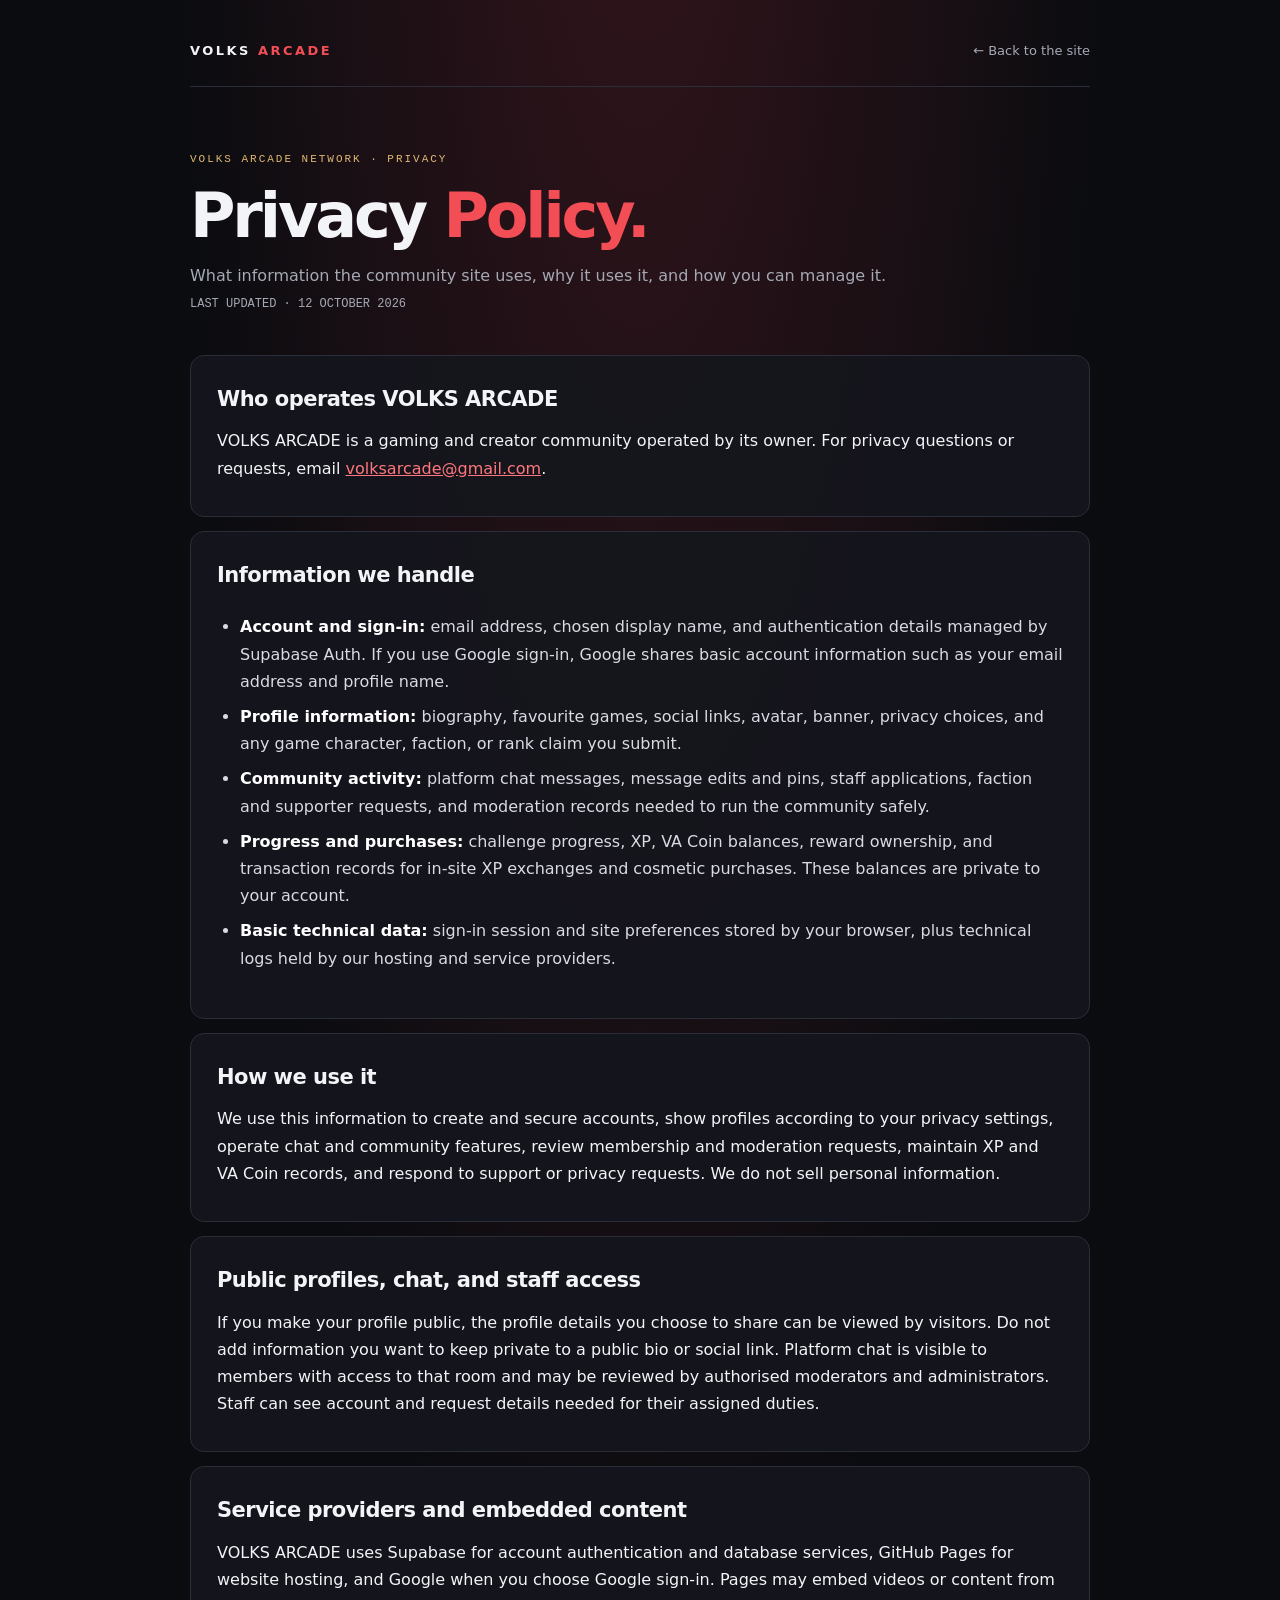
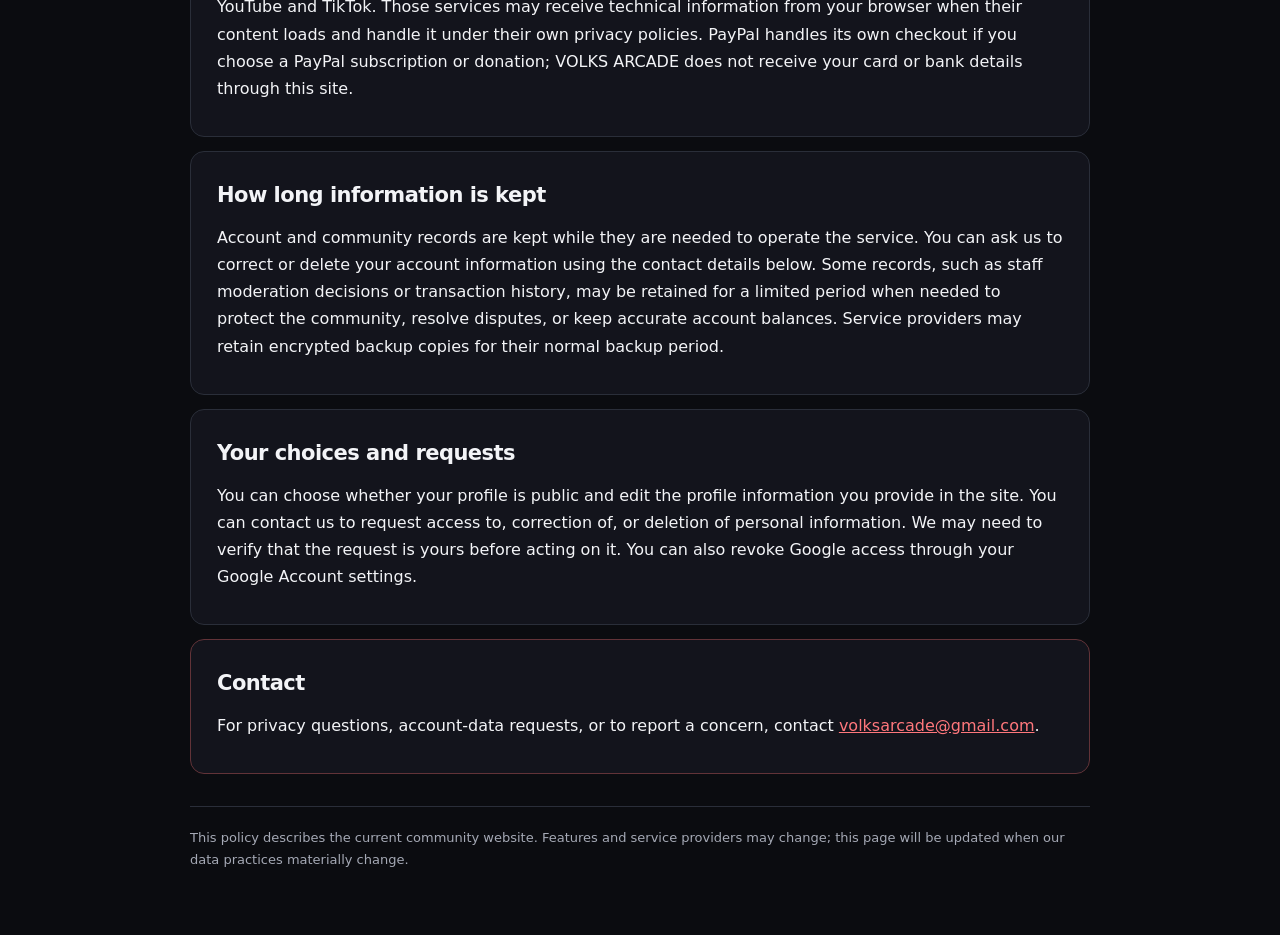
==== privacy.html @ 1c63be69 "Add public privacy policy" ====
<!doctype html>
<html lang="en-GB">
<head>
  <meta charset="utf-8">
  <meta name="viewport" content="width=device-width, initial-scale=1">
  <meta name="theme-color" content="#0b0c10">
  <meta name="description" content="How VOLKS ARCADE handles account, profile, community and gameplay data.">
  <title>Privacy Policy · VOLKS ARCADE</title>
  <style>
    :root{color-scheme:dark;--bg:#0b0c10;--panel:#14161d;--line:#2a2e39;--text:#f3f4f7;--muted:#a5a9b5;--red:#f34e55;--gold:#e2b974}*{box-sizing:border-box}body{margin:0;background:radial-gradient(ellipse at 50% -20%,#35151c 0,transparent 52%),var(--bg);color:var(--text);font:16px/1.7 Inter,system-ui,-apple-system,"Segoe UI",sans-serif}.wrap{width:min(900px,calc(100% - 32px));margin:0 auto;padding:32px 0 64px}.top{display:flex;align-items:center;justify-content:space-between;border-bottom:1px solid var(--line);padding:8px 0 24px}.brand{font-size:13px;letter-spacing:.19em;font-weight:800;text-decoration:none;color:var(--text)}a{color:#ff777c}.brand span{color:var(--red)}.home{color:var(--muted);text-decoration:none;font-size:13px}.hero{padding:56px 0 30px}.eyebrow{color:var(--gold);font:11px ui-monospace,monospace;letter-spacing:.18em}.hero h1{font-size:clamp(36px,7vw,62px);line-height:1.02;letter-spacing:-.05em;margin:14px 0}.hero h1 em{color:var(--red);font-style:normal}.hero p,.muted{color:var(--muted)}.updated{font:12px ui-monospace,monospace;color:var(--muted)}article{border:1px solid var(--line);border-radius:14px;background:rgba(20,22,29,.9);padding:26px;margin:14px 0}h2{font-size:21px;margin:0 0 10px;letter-spacing:-.025em}p{margin:8px 0}ul{padding-left:23px;color:#d9dbe2}li{padding:4px 0}footer{border-top:1px solid var(--line);padding-top:20px;margin-top:32px;color:var(--muted);font-size:13px}.contact{border-color:#623338}strong{color:#fff}@media(max-width:560px){.wrap{width:calc(100% - 24px);padding-top:18px}.hero{padding-top:38px}article{padding:20px}}
  </style>
</head>
<body>
  <main class="wrap">
    <nav class="top" aria-label="Site"><a class="brand" href="index.html">VOLKS <span>ARCADE</span></a><a class="home" href="index.html">← Back to the site</a></nav>
    <header class="hero"><span class="eyebrow">VOLKS ARCADE NETWORK · PRIVACY</span><h1>Privacy <em>Policy.</em></h1><p>What information the community site uses, why it uses it, and how you can manage it.</p><div class="updated">LAST UPDATED · 12 OCTOBER 2026</div></header>
    <article><h2>Who operates VOLKS ARCADE</h2><p>VOLKS ARCADE is a gaming and creator community operated by its owner. For privacy questions or requests, email <a href="mailto:volksarcade@gmail.com">volksarcade@gmail.com</a>.</p></article>
    <article><h2>Information we handle</h2><ul><li><strong>Account and sign-in:</strong> email address, chosen display name, and authentication details managed by Supabase Auth. If you use Google sign-in, Google shares basic account information such as your email address and profile name.</li><li><strong>Profile information:</strong> biography, favourite games, social links, avatar, banner, privacy choices, and any game character, faction, or rank claim you submit.</li><li><strong>Community activity:</strong> platform chat messages, message edits and pins, staff applications, faction and supporter requests, and moderation records needed to run the community safely.</li><li><strong>Progress and purchases:</strong> challenge progress, XP, VA Coin balances, reward ownership, and transaction records for in-site XP exchanges and cosmetic purchases. These balances are private to your account.</li><li><strong>Basic technical data:</strong> sign-in session and site preferences stored by your browser, plus technical logs held by our hosting and service providers.</li></ul></article>
    <article><h2>How we use it</h2><p>We use this information to create and secure accounts, show profiles according to your privacy settings, operate chat and community features, review membership and moderation requests, maintain XP and VA Coin records, and respond to support or privacy requests. We do not sell personal information.</p></article>
    <article><h2>Public profiles, chat, and staff access</h2><p>If you make your profile public, the profile details you choose to share can be viewed by visitors. Do not add information you want to keep private to a public bio or social link. Platform chat is visible to members with access to that room and may be reviewed by authorised moderators and administrators. Staff can see account and request details needed for their assigned duties.</p></article>
    <article><h2>Service providers and embedded content</h2><p>VOLKS ARCADE uses Supabase for account authentication and database services, GitHub Pages for website hosting, and Google when you choose Google sign-in. Pages may embed videos or content from YouTube and TikTok. Those services may receive technical information from your browser when their content loads and handle it under their own privacy policies. PayPal handles its own checkout if you choose a PayPal subscription or donation; VOLKS ARCADE does not receive your card or bank details through this site.</p></article>
    <article><h2>How long information is kept</h2><p>Account and community records are kept while they are needed to operate the service. You can ask us to correct or delete your account information using the contact details below. Some records, such as staff moderation decisions or transaction history, may be retained for a limited period when needed to protect the community, resolve disputes, or keep accurate account balances. Service providers may retain encrypted backup copies for their normal backup period.</p></article>
    <article><h2>Your choices and requests</h2><p>You can choose whether your profile is public and edit the profile information you provide in the site. You can contact us to request access to, correction of, or deletion of personal information. We may need to verify that the request is yours before acting on it. You can also revoke Google access through your Google Account settings.</p></article>
    <article class="contact"><h2>Contact</h2><p>For privacy questions, account-data requests, or to report a concern, contact <a href="mailto:volksarcade@gmail.com">volksarcade@gmail.com</a>.</p></article>
    <footer>This policy describes the current community website. Features and service providers may change; this page will be updated when our data practices materially change.</footer>
  </main>
</body>
</html>
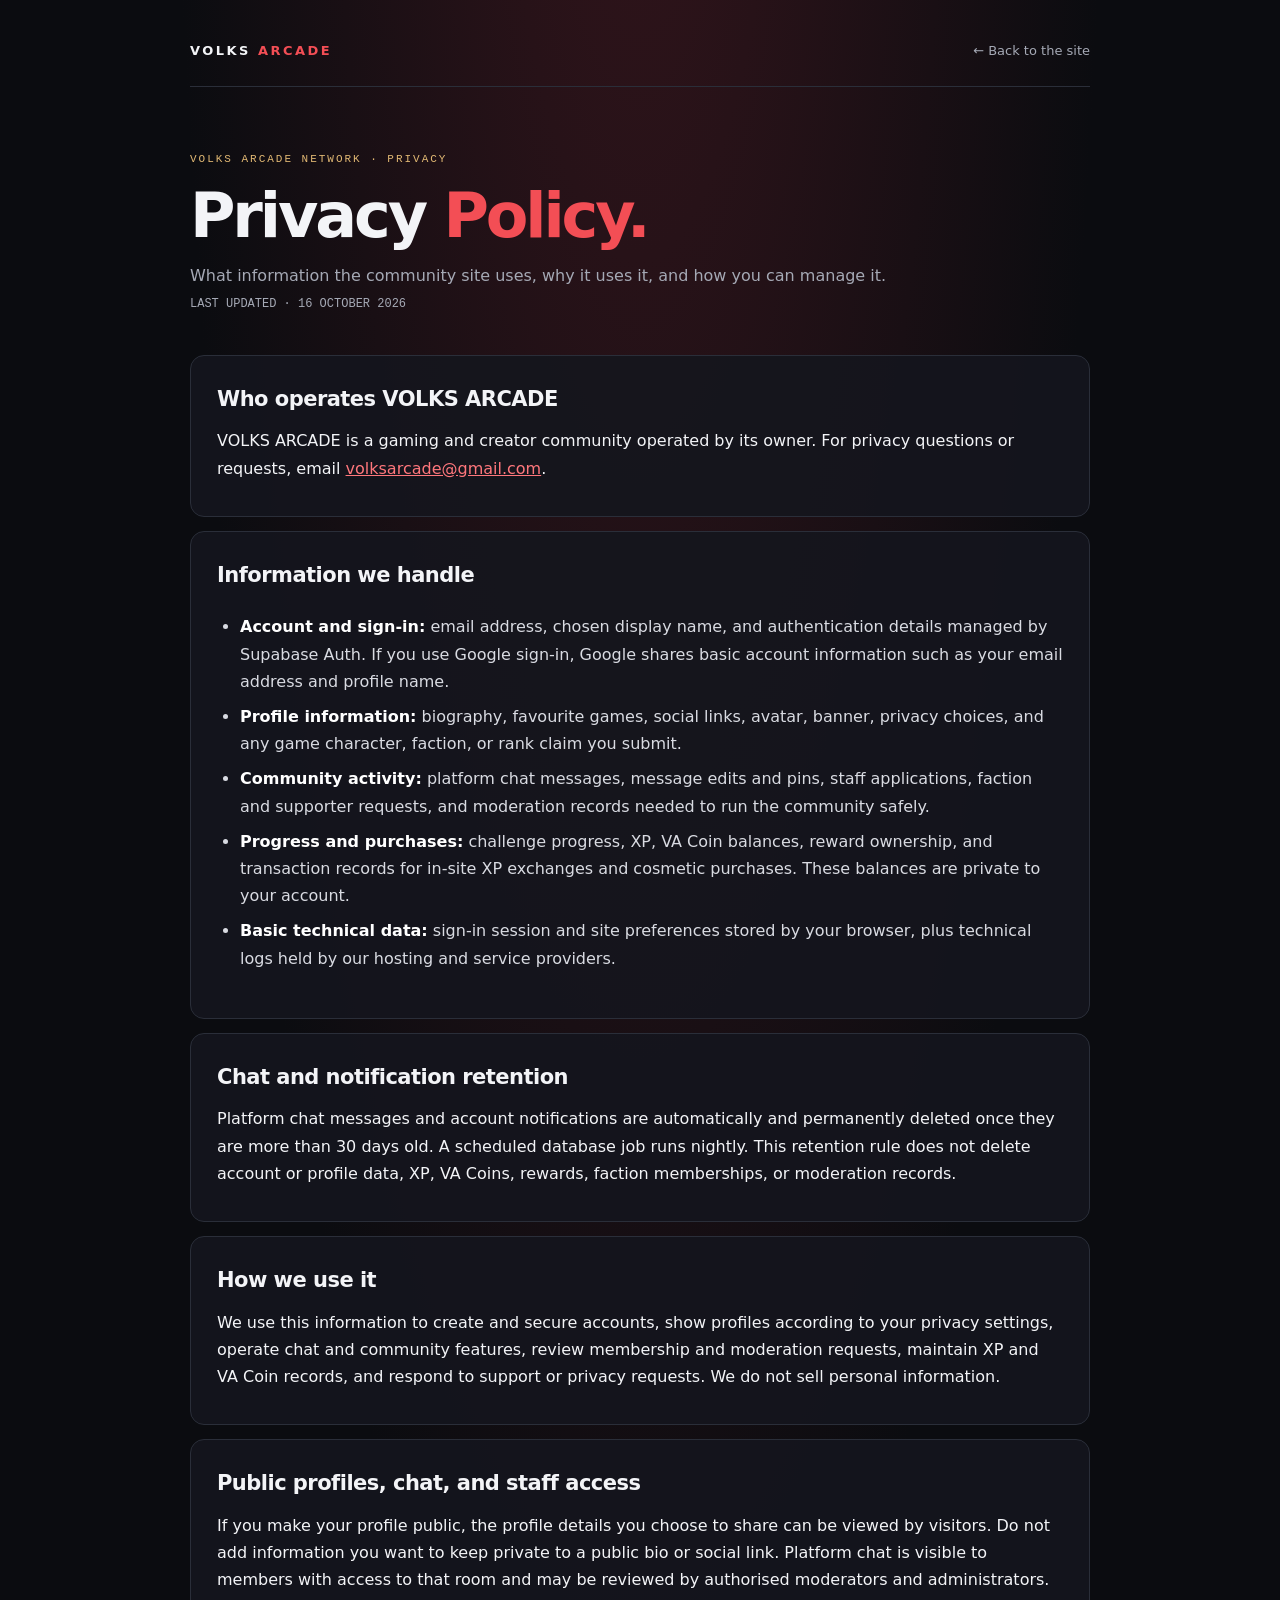
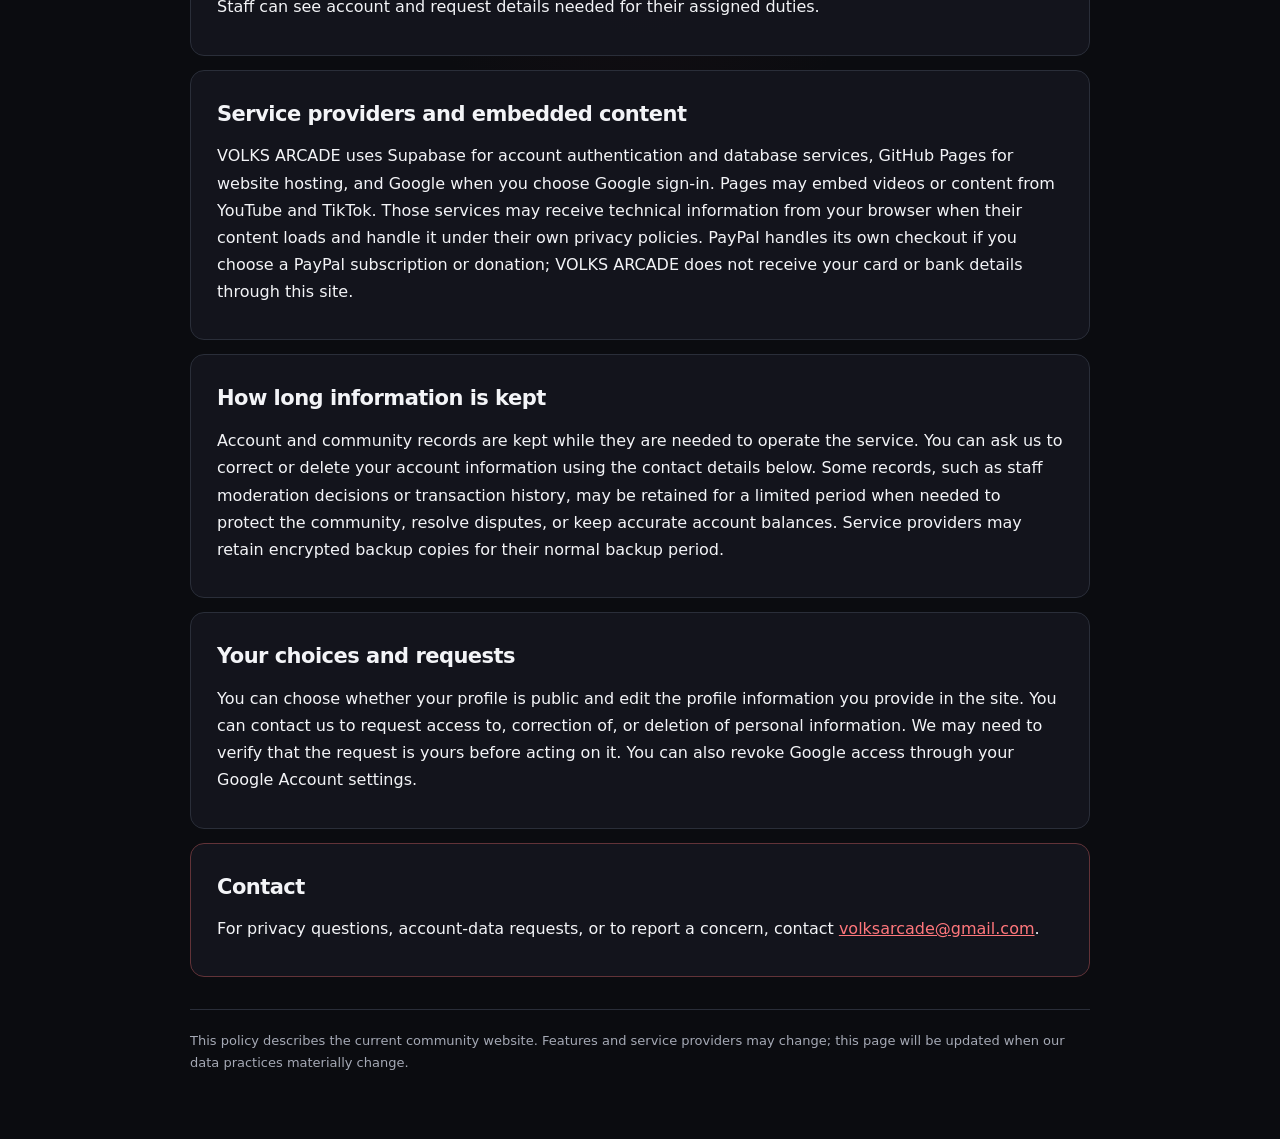
==== commit b3e98e47: "Disclose 30-day chat retention policy" ====
--- a/privacy.html
+++ b/privacy.html
@@ -13,9 +13,10 @@
 <body>
   <main class="wrap">
     <nav class="top" aria-label="Site"><a class="brand" href="index.html">VOLKS <span>ARCADE</span></a><a class="home" href="index.html">← Back to the site</a></nav>
-    <header class="hero"><span class="eyebrow">VOLKS ARCADE NETWORK · PRIVACY</span><h1>Privacy <em>Policy.</em></h1><p>What information the community site uses, why it uses it, and how you can manage it.</p><div class="updated">LAST UPDATED · 12 OCTOBER 2026</div></header>
+    <header class="hero"><span class="eyebrow">VOLKS ARCADE NETWORK · PRIVACY</span><h1>Privacy <em>Policy.</em></h1><p>What information the community site uses, why it uses it, and how you can manage it.</p><div class="updated">LAST UPDATED · 16 OCTOBER 2026</div></header>
     <article><h2>Who operates VOLKS ARCADE</h2><p>VOLKS ARCADE is a gaming and creator community operated by its owner. For privacy questions or requests, email <a href="mailto:volksarcade@gmail.com">volksarcade@gmail.com</a>.</p></article>
     <article><h2>Information we handle</h2><ul><li><strong>Account and sign-in:</strong> email address, chosen display name, and authentication details managed by Supabase Auth. If you use Google sign-in, Google shares basic account information such as your email address and profile name.</li><li><strong>Profile information:</strong> biography, favourite games, social links, avatar, banner, privacy choices, and any game character, faction, or rank claim you submit.</li><li><strong>Community activity:</strong> platform chat messages, message edits and pins, staff applications, faction and supporter requests, and moderation records needed to run the community safely.</li><li><strong>Progress and purchases:</strong> challenge progress, XP, VA Coin balances, reward ownership, and transaction records for in-site XP exchanges and cosmetic purchases. These balances are private to your account.</li><li><strong>Basic technical data:</strong> sign-in session and site preferences stored by your browser, plus technical logs held by our hosting and service providers.</li></ul></article>
+    <article><h2>Chat and notification retention</h2><p>Platform chat messages and account notifications are automatically and permanently deleted once they are more than 30 days old. A scheduled database job runs nightly. This retention rule does not delete account or profile data, XP, VA Coins, rewards, faction memberships, or moderation records.</p></article>
     <article><h2>How we use it</h2><p>We use this information to create and secure accounts, show profiles according to your privacy settings, operate chat and community features, review membership and moderation requests, maintain XP and VA Coin records, and respond to support or privacy requests. We do not sell personal information.</p></article>
     <article><h2>Public profiles, chat, and staff access</h2><p>If you make your profile public, the profile details you choose to share can be viewed by visitors. Do not add information you want to keep private to a public bio or social link. Platform chat is visible to members with access to that room and may be reviewed by authorised moderators and administrators. Staff can see account and request details needed for their assigned duties.</p></article>
     <article><h2>Service providers and embedded content</h2><p>VOLKS ARCADE uses Supabase for account authentication and database services, GitHub Pages for website hosting, and Google when you choose Google sign-in. Pages may embed videos or content from YouTube and TikTok. Those services may receive technical information from your browser when their content loads and handle it under their own privacy policies. PayPal handles its own checkout if you choose a PayPal subscription or donation; VOLKS ARCADE does not receive your card or bank details through this site.</p></article>
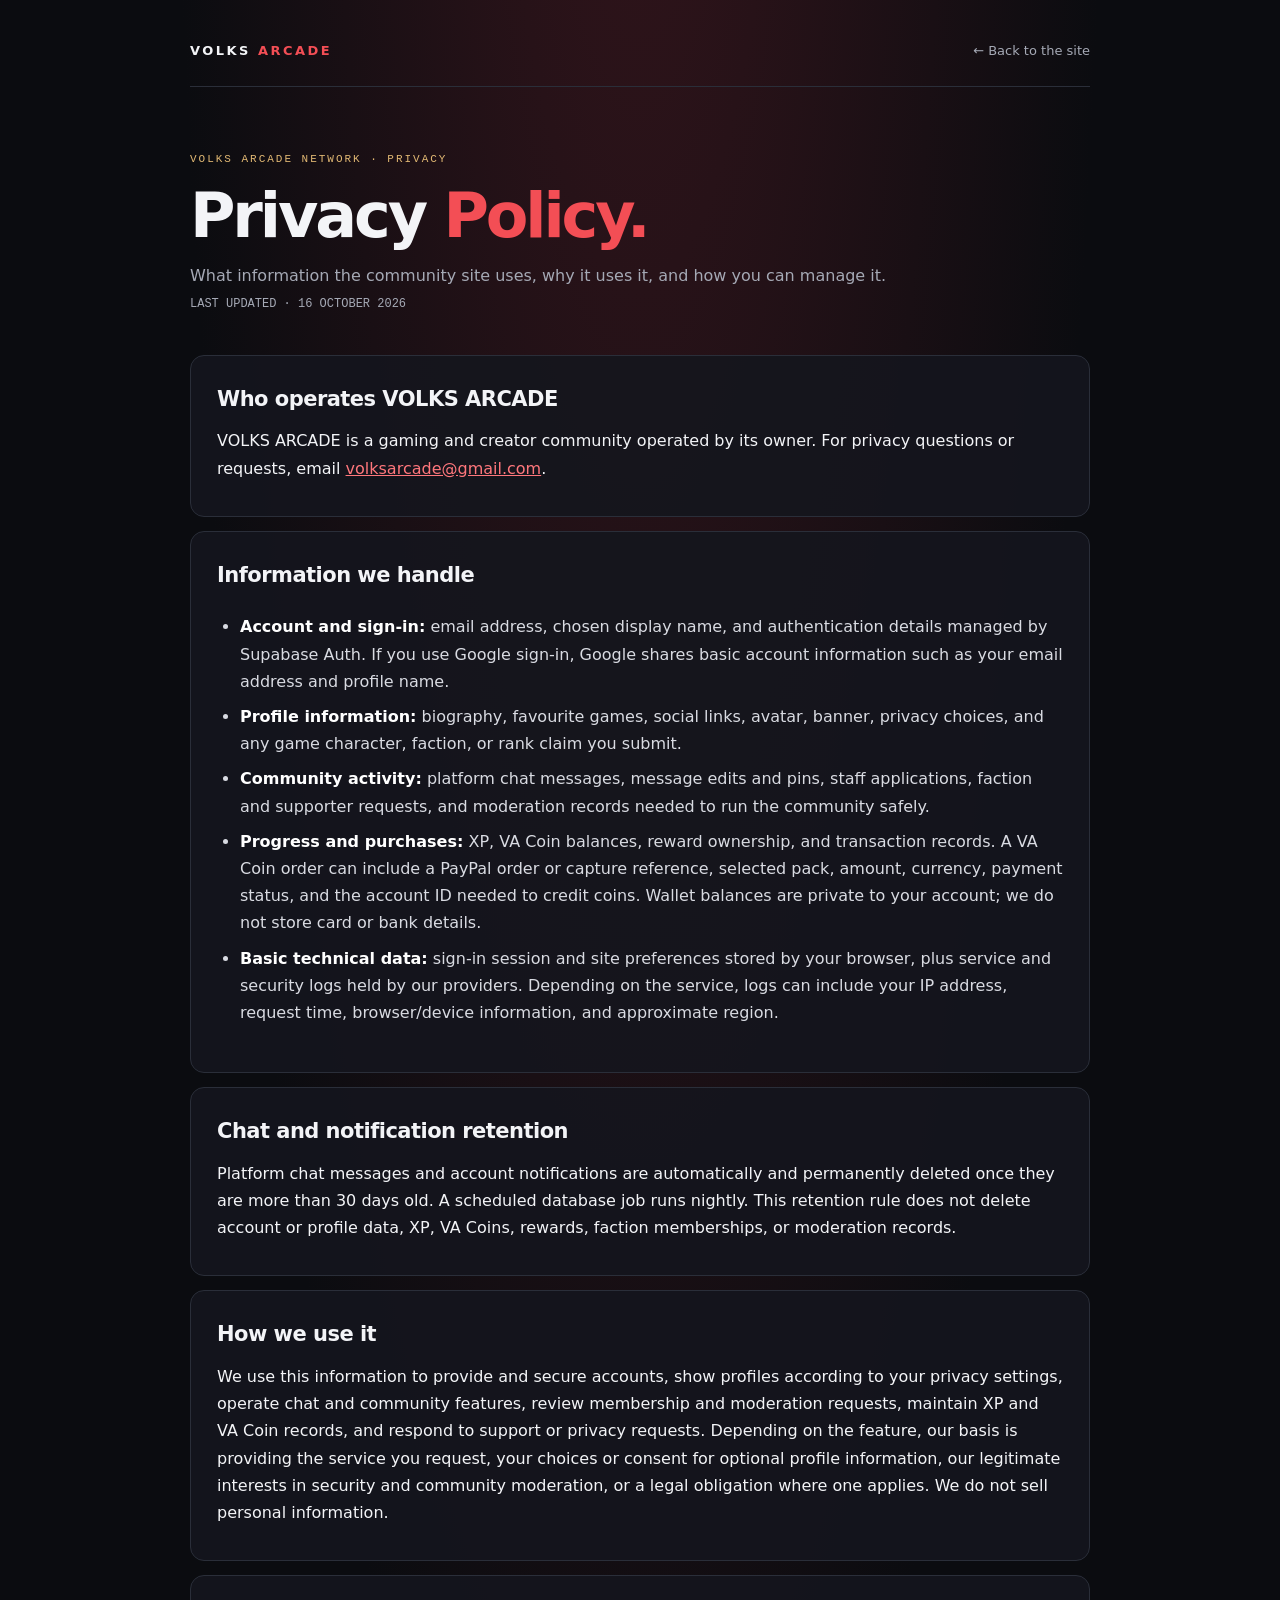
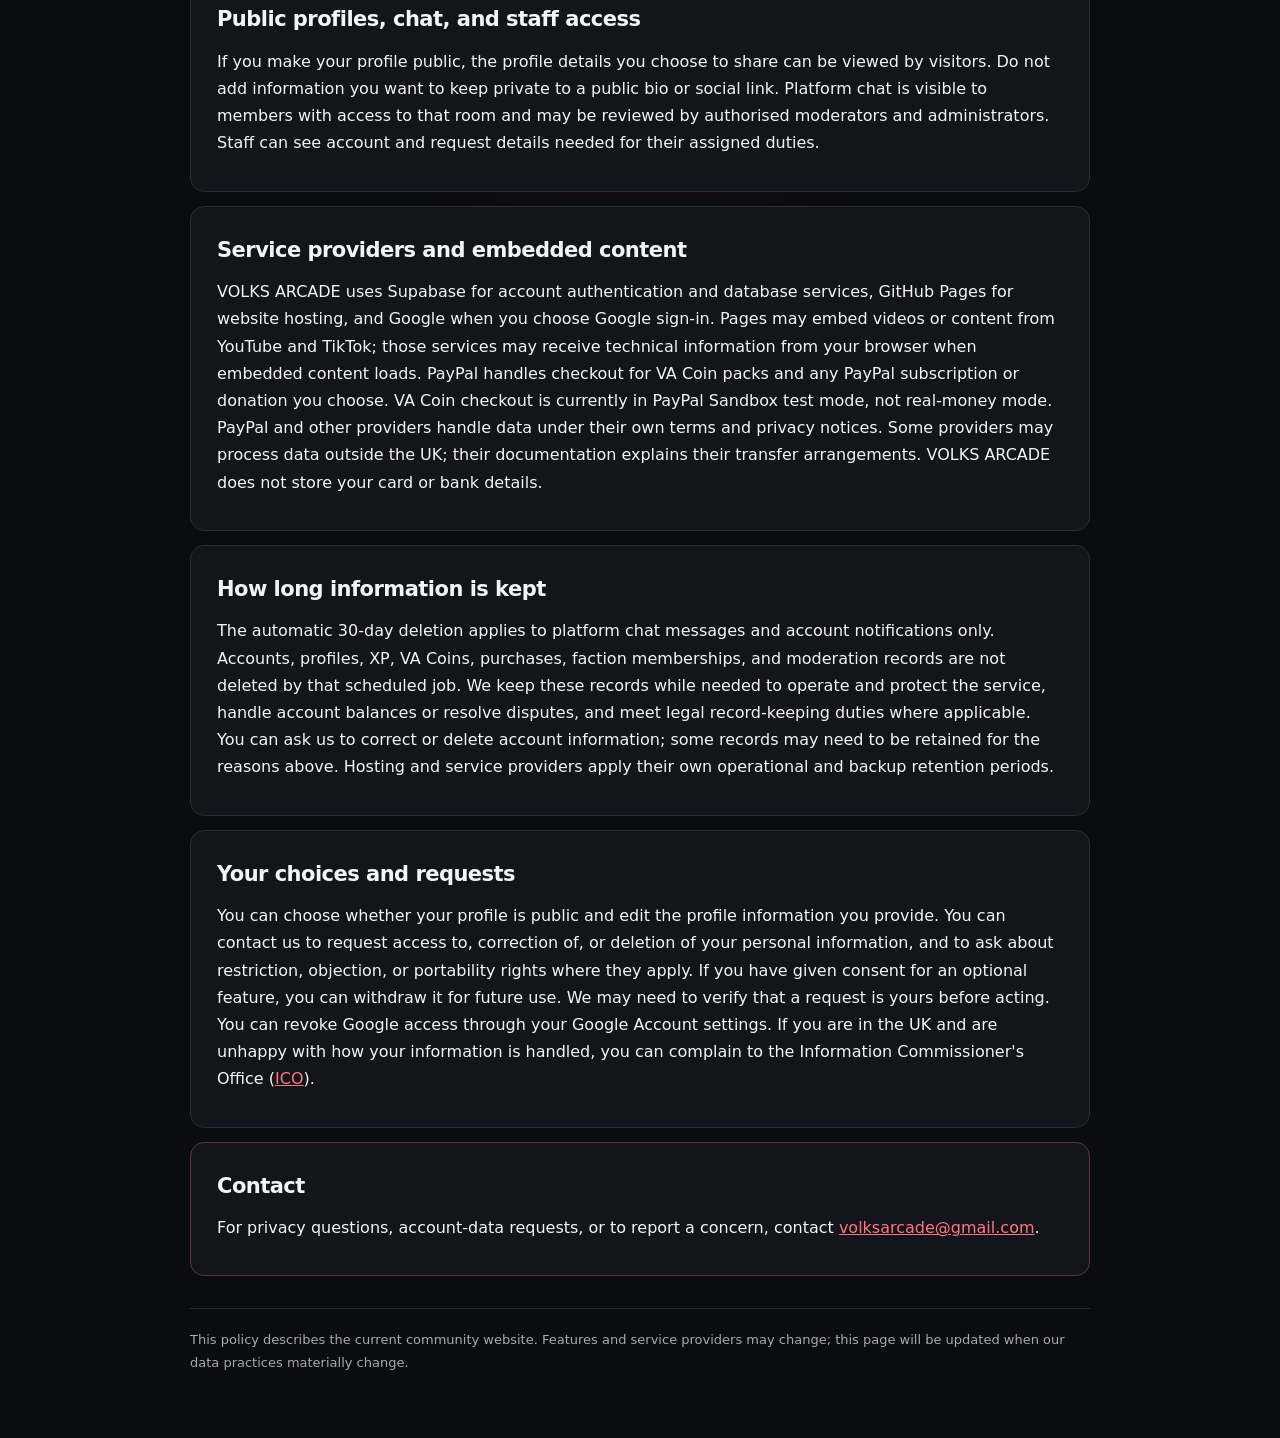
==== commit 73495497: "Clarify privacy data, payment and rights information" ====
--- a/privacy.html
+++ b/privacy.html
@@ -15,13 +15,13 @@
     <nav class="top" aria-label="Site"><a class="brand" href="index.html">VOLKS <span>ARCADE</span></a><a class="home" href="index.html">← Back to the site</a></nav>
     <header class="hero"><span class="eyebrow">VOLKS ARCADE NETWORK · PRIVACY</span><h1>Privacy <em>Policy.</em></h1><p>What information the community site uses, why it uses it, and how you can manage it.</p><div class="updated">LAST UPDATED · 16 OCTOBER 2026</div></header>
     <article><h2>Who operates VOLKS ARCADE</h2><p>VOLKS ARCADE is a gaming and creator community operated by its owner. For privacy questions or requests, email <a href="mailto:volksarcade@gmail.com">volksarcade@gmail.com</a>.</p></article>
-    <article><h2>Information we handle</h2><ul><li><strong>Account and sign-in:</strong> email address, chosen display name, and authentication details managed by Supabase Auth. If you use Google sign-in, Google shares basic account information such as your email address and profile name.</li><li><strong>Profile information:</strong> biography, favourite games, social links, avatar, banner, privacy choices, and any game character, faction, or rank claim you submit.</li><li><strong>Community activity:</strong> platform chat messages, message edits and pins, staff applications, faction and supporter requests, and moderation records needed to run the community safely.</li><li><strong>Progress and purchases:</strong> challenge progress, XP, VA Coin balances, reward ownership, and transaction records for in-site XP exchanges and cosmetic purchases. These balances are private to your account.</li><li><strong>Basic technical data:</strong> sign-in session and site preferences stored by your browser, plus technical logs held by our hosting and service providers.</li></ul></article>
+    <article><h2>Information we handle</h2><ul><li><strong>Account and sign-in:</strong> email address, chosen display name, and authentication details managed by Supabase Auth. If you use Google sign-in, Google shares basic account information such as your email address and profile name.</li><li><strong>Profile information:</strong> biography, favourite games, social links, avatar, banner, privacy choices, and any game character, faction, or rank claim you submit.</li><li><strong>Community activity:</strong> platform chat messages, message edits and pins, staff applications, faction and supporter requests, and moderation records needed to run the community safely.</li><li><strong>Progress and purchases:</strong> XP, VA Coin balances, reward ownership, and transaction records. A VA Coin order can include a PayPal order or capture reference, selected pack, amount, currency, payment status, and the account ID needed to credit coins. Wallet balances are private to your account; we do not store card or bank details.</li><li><strong>Basic technical data:</strong> sign-in session and site preferences stored by your browser, plus service and security logs held by our providers. Depending on the service, logs can include your IP address, request time, browser/device information, and approximate region.</li></ul></article>
     <article><h2>Chat and notification retention</h2><p>Platform chat messages and account notifications are automatically and permanently deleted once they are more than 30 days old. A scheduled database job runs nightly. This retention rule does not delete account or profile data, XP, VA Coins, rewards, faction memberships, or moderation records.</p></article>
-    <article><h2>How we use it</h2><p>We use this information to create and secure accounts, show profiles according to your privacy settings, operate chat and community features, review membership and moderation requests, maintain XP and VA Coin records, and respond to support or privacy requests. We do not sell personal information.</p></article>
+    <article><h2>How we use it</h2><p>We use this information to provide and secure accounts, show profiles according to your privacy settings, operate chat and community features, review membership and moderation requests, maintain XP and VA Coin records, and respond to support or privacy requests. Depending on the feature, our basis is providing the service you request, your choices or consent for optional profile information, our legitimate interests in security and community moderation, or a legal obligation where one applies. We do not sell personal information.</p></article>
     <article><h2>Public profiles, chat, and staff access</h2><p>If you make your profile public, the profile details you choose to share can be viewed by visitors. Do not add information you want to keep private to a public bio or social link. Platform chat is visible to members with access to that room and may be reviewed by authorised moderators and administrators. Staff can see account and request details needed for their assigned duties.</p></article>
-    <article><h2>Service providers and embedded content</h2><p>VOLKS ARCADE uses Supabase for account authentication and database services, GitHub Pages for website hosting, and Google when you choose Google sign-in. Pages may embed videos or content from YouTube and TikTok. Those services may receive technical information from your browser when their content loads and handle it under their own privacy policies. PayPal handles its own checkout if you choose a PayPal subscription or donation; VOLKS ARCADE does not receive your card or bank details through this site.</p></article>
-    <article><h2>How long information is kept</h2><p>Account and community records are kept while they are needed to operate the service. You can ask us to correct or delete your account information using the contact details below. Some records, such as staff moderation decisions or transaction history, may be retained for a limited period when needed to protect the community, resolve disputes, or keep accurate account balances. Service providers may retain encrypted backup copies for their normal backup period.</p></article>
-    <article><h2>Your choices and requests</h2><p>You can choose whether your profile is public and edit the profile information you provide in the site. You can contact us to request access to, correction of, or deletion of personal information. We may need to verify that the request is yours before acting on it. You can also revoke Google access through your Google Account settings.</p></article>
+    <article><h2>Service providers and embedded content</h2><p>VOLKS ARCADE uses Supabase for account authentication and database services, GitHub Pages for website hosting, and Google when you choose Google sign-in. Pages may embed videos or content from YouTube and TikTok; those services may receive technical information from your browser when embedded content loads. PayPal handles checkout for VA Coin packs and any PayPal subscription or donation you choose. VA Coin checkout is currently in PayPal Sandbox test mode, not real-money mode. PayPal and other providers handle data under their own terms and privacy notices. Some providers may process data outside the UK; their documentation explains their transfer arrangements. VOLKS ARCADE does not store your card or bank details.</p></article>
+    <article><h2>How long information is kept</h2><p>The automatic 30-day deletion applies to platform chat messages and account notifications only. Accounts, profiles, XP, VA Coins, purchases, faction memberships, and moderation records are not deleted by that scheduled job. We keep these records while needed to operate and protect the service, handle account balances or resolve disputes, and meet legal record-keeping duties where applicable. You can ask us to correct or delete account information; some records may need to be retained for the reasons above. Hosting and service providers apply their own operational and backup retention periods.</p></article>
+    <article><h2>Your choices and requests</h2><p>You can choose whether your profile is public and edit the profile information you provide. You can contact us to request access to, correction of, or deletion of your personal information, and to ask about restriction, objection, or portability rights where they apply. If you have given consent for an optional feature, you can withdraw it for future use. We may need to verify that a request is yours before acting. You can revoke Google access through your Google Account settings. If you are in the UK and are unhappy with how your information is handled, you can complain to the Information Commissioner's Office (<a href="https://ico.org.uk/make-a-complaint/">ICO</a>).</p></article>
     <article class="contact"><h2>Contact</h2><p>For privacy questions, account-data requests, or to report a concern, contact <a href="mailto:volksarcade@gmail.com">volksarcade@gmail.com</a>.</p></article>
     <footer>This policy describes the current community website. Features and service providers may change; this page will be updated when our data practices materially change.</footer>
   </main>
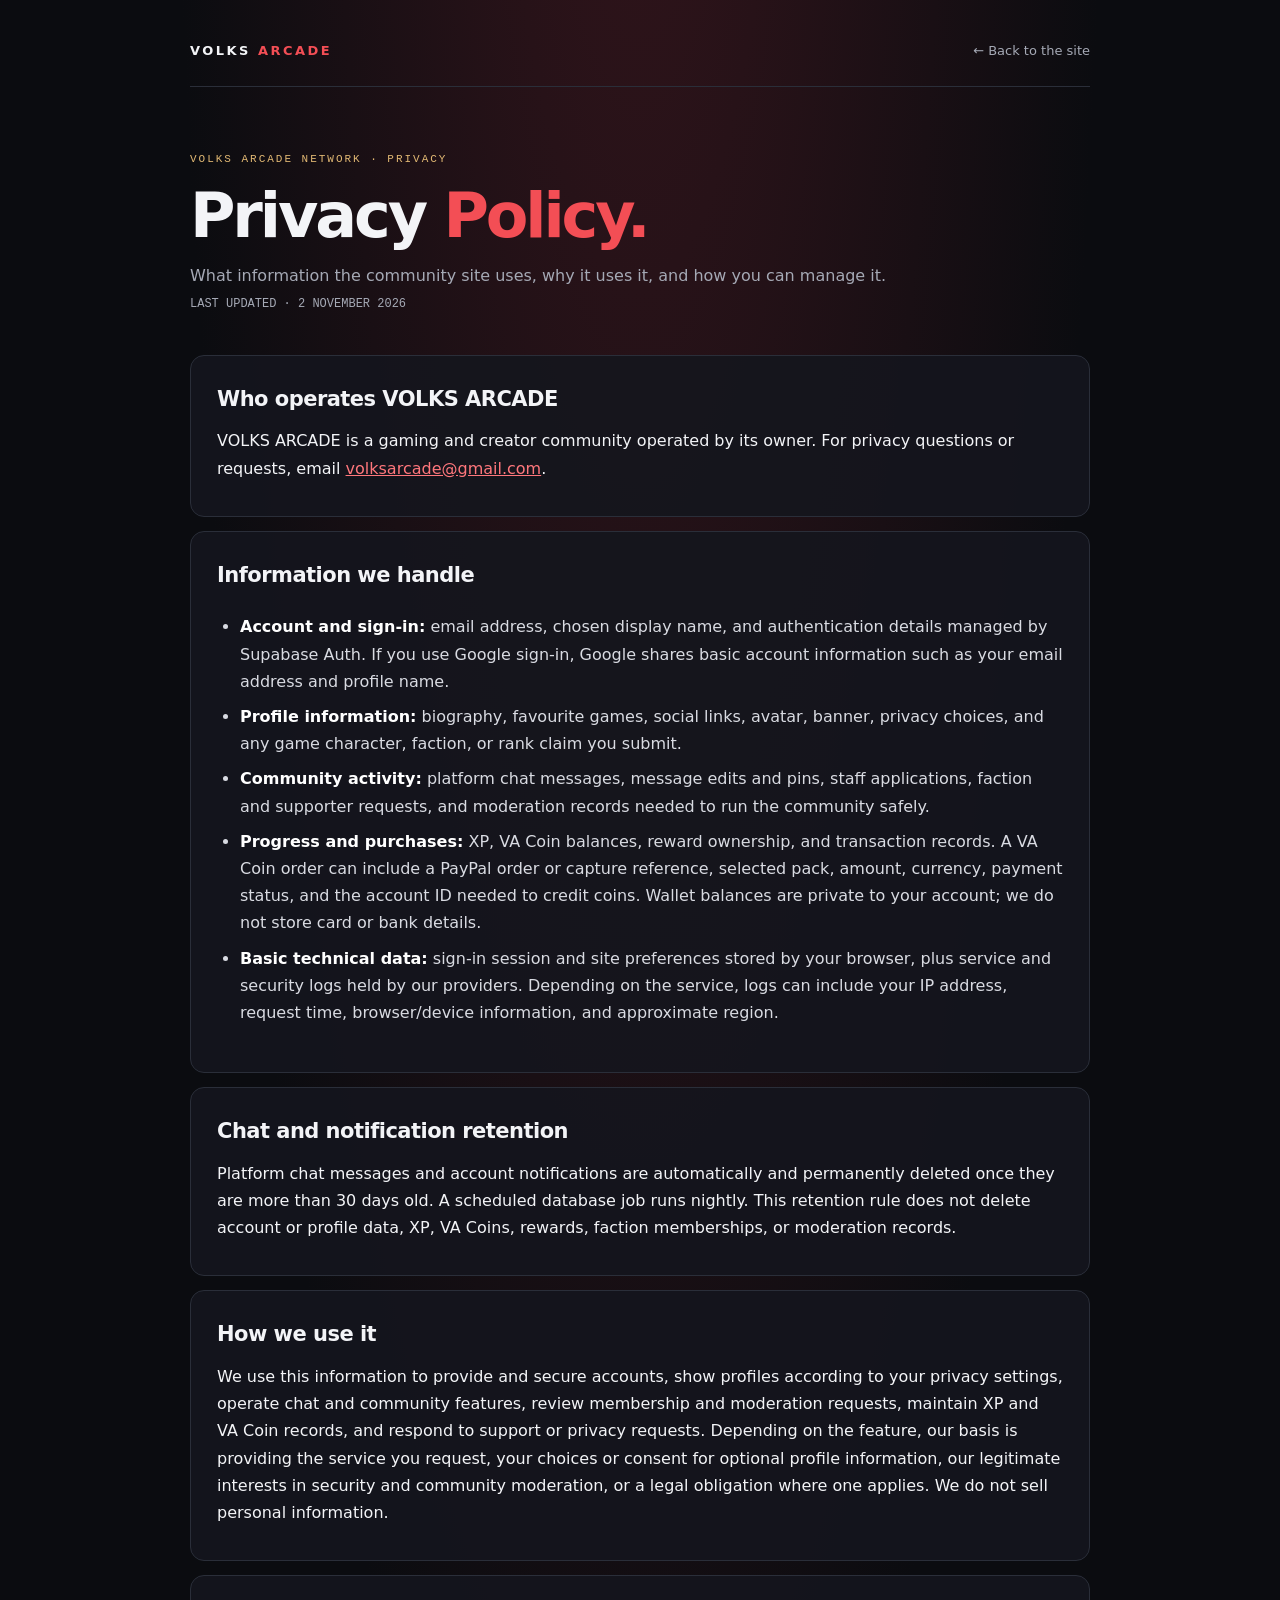
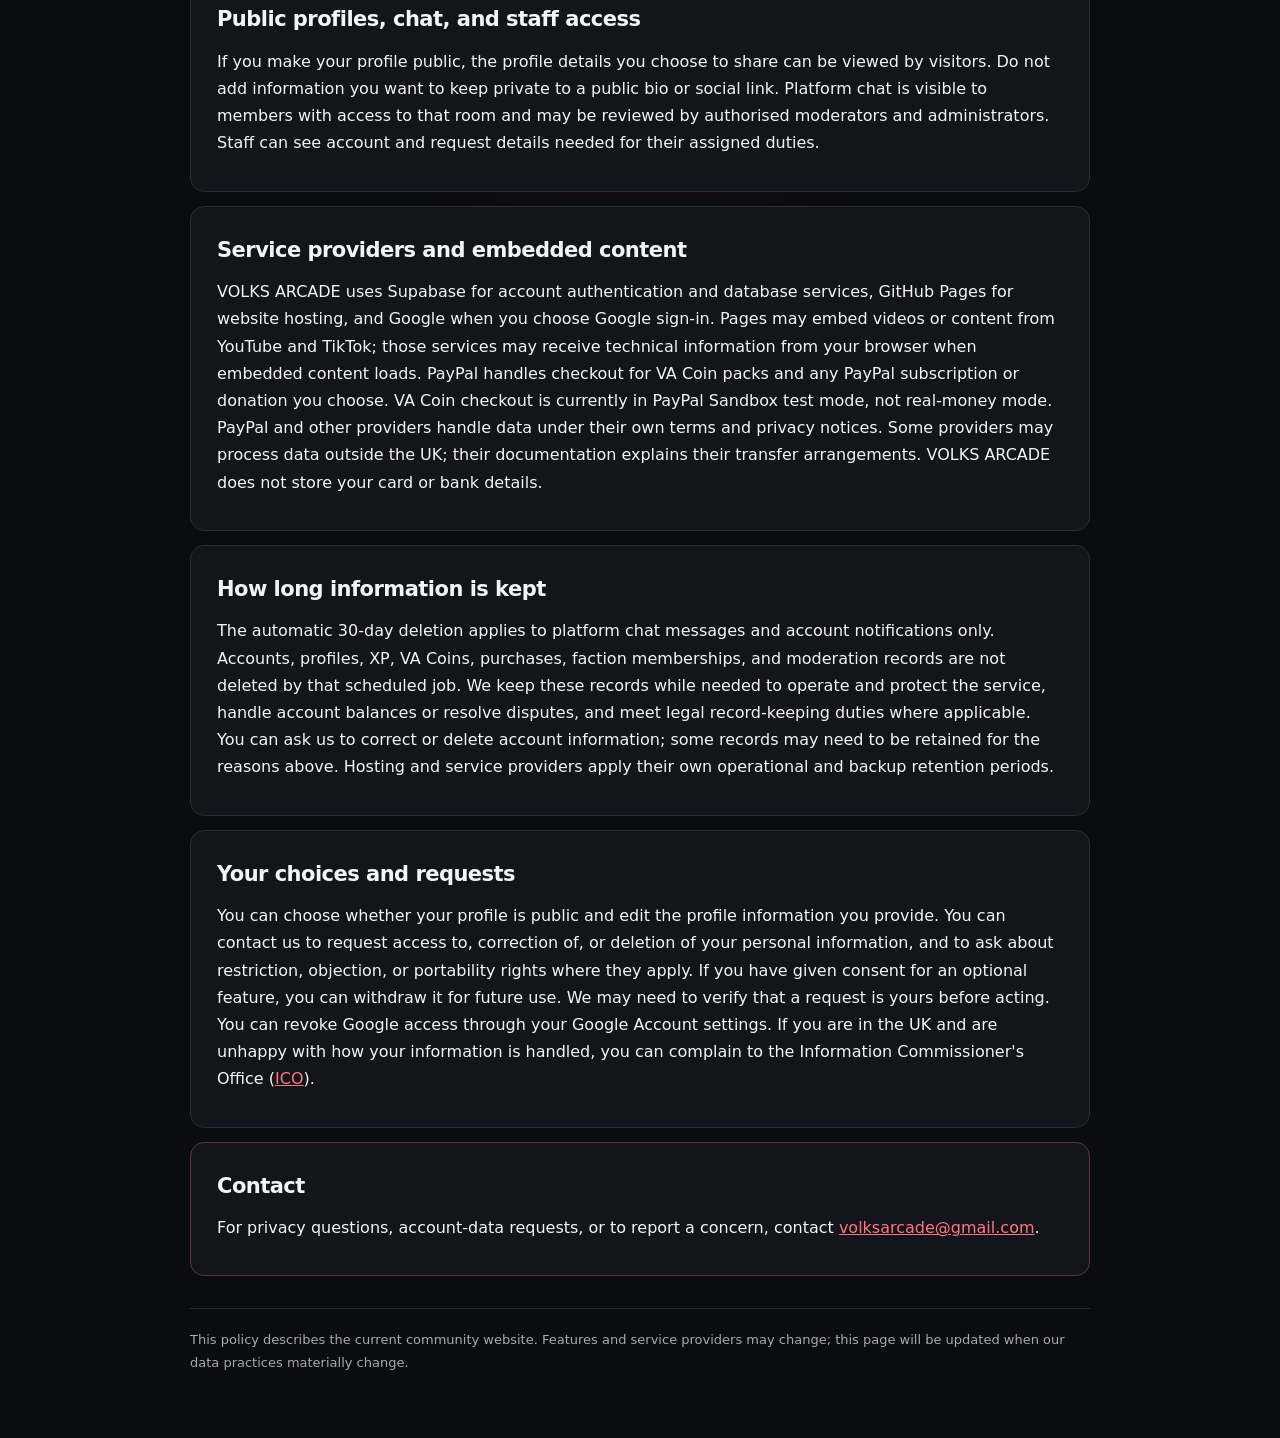
==== commit b34ef540: "Update privacy policy review date" ====
--- a/privacy.html
+++ b/privacy.html
@@ -13,7 +13,7 @@
 <body>
   <main class="wrap">
     <nav class="top" aria-label="Site"><a class="brand" href="index.html">VOLKS <span>ARCADE</span></a><a class="home" href="index.html">← Back to the site</a></nav>
-    <header class="hero"><span class="eyebrow">VOLKS ARCADE NETWORK · PRIVACY</span><h1>Privacy <em>Policy.</em></h1><p>What information the community site uses, why it uses it, and how you can manage it.</p><div class="updated">LAST UPDATED · 16 OCTOBER 2026</div></header>
+    <header class="hero"><span class="eyebrow">VOLKS ARCADE NETWORK · PRIVACY</span><h1>Privacy <em>Policy.</em></h1><p>What information the community site uses, why it uses it, and how you can manage it.</p><div class="updated">LAST UPDATED · 2 NOVEMBER 2026</div></header>
     <article><h2>Who operates VOLKS ARCADE</h2><p>VOLKS ARCADE is a gaming and creator community operated by its owner. For privacy questions or requests, email <a href="mailto:volksarcade@gmail.com">volksarcade@gmail.com</a>.</p></article>
     <article><h2>Information we handle</h2><ul><li><strong>Account and sign-in:</strong> email address, chosen display name, and authentication details managed by Supabase Auth. If you use Google sign-in, Google shares basic account information such as your email address and profile name.</li><li><strong>Profile information:</strong> biography, favourite games, social links, avatar, banner, privacy choices, and any game character, faction, or rank claim you submit.</li><li><strong>Community activity:</strong> platform chat messages, message edits and pins, staff applications, faction and supporter requests, and moderation records needed to run the community safely.</li><li><strong>Progress and purchases:</strong> XP, VA Coin balances, reward ownership, and transaction records. A VA Coin order can include a PayPal order or capture reference, selected pack, amount, currency, payment status, and the account ID needed to credit coins. Wallet balances are private to your account; we do not store card or bank details.</li><li><strong>Basic technical data:</strong> sign-in session and site preferences stored by your browser, plus service and security logs held by our providers. Depending on the service, logs can include your IP address, request time, browser/device information, and approximate region.</li></ul></article>
     <article><h2>Chat and notification retention</h2><p>Platform chat messages and account notifications are automatically and permanently deleted once they are more than 30 days old. A scheduled database job runs nightly. This retention rule does not delete account or profile data, XP, VA Coins, rewards, faction memberships, or moderation records.</p></article>
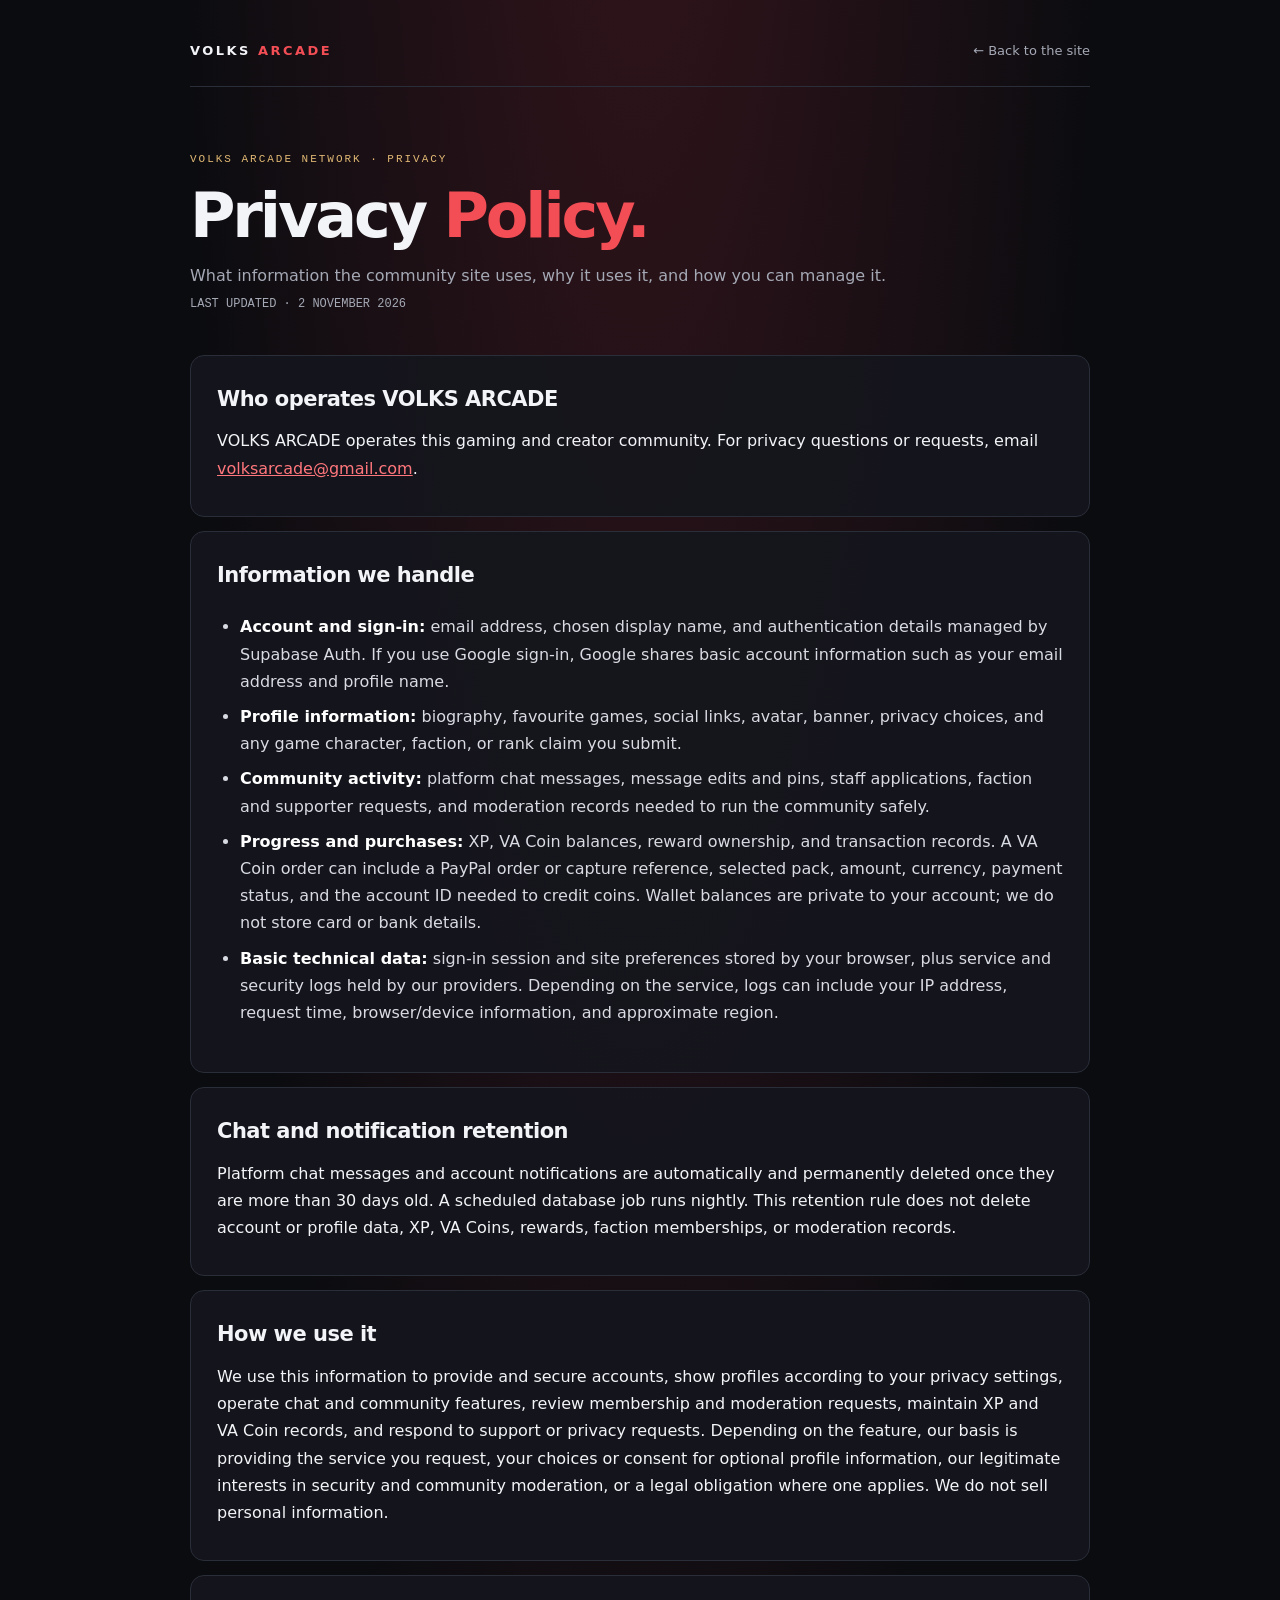
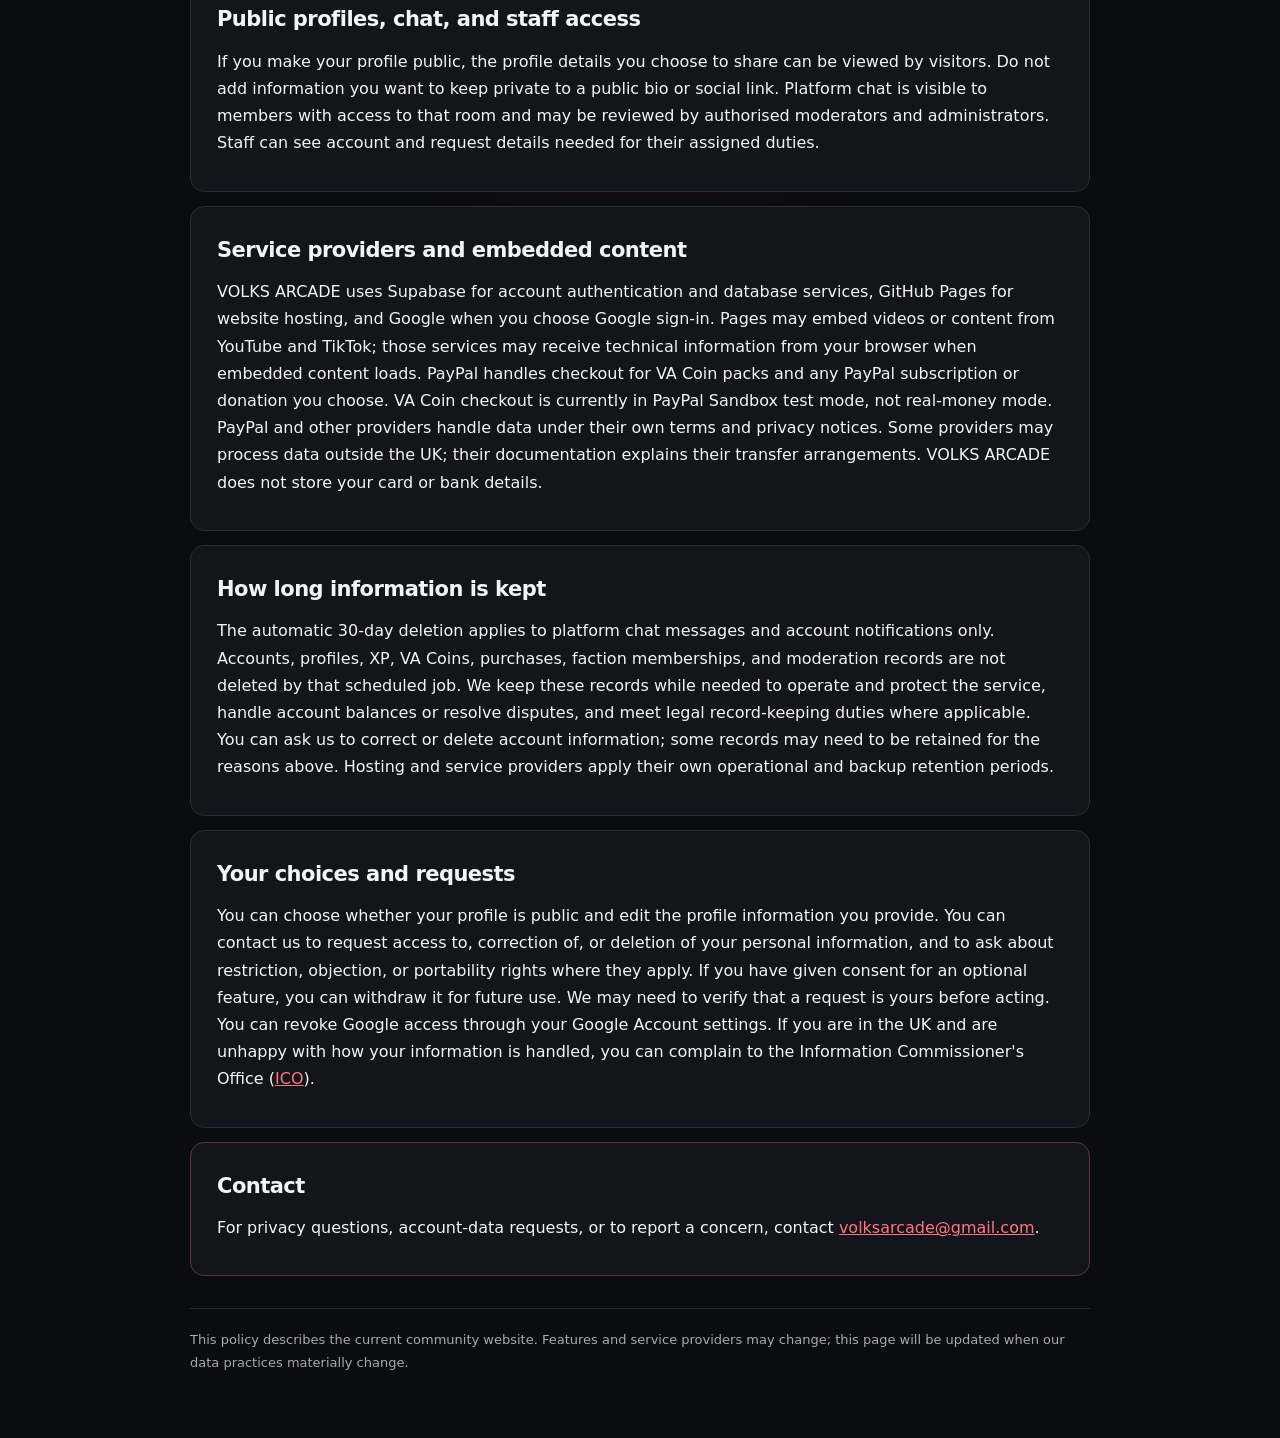
==== commit 42c235c9: "Clarify Volks Arcade privacy policy operator" ====
--- a/privacy.html
+++ b/privacy.html
@@ -14,7 +14,7 @@
   <main class="wrap">
     <nav class="top" aria-label="Site"><a class="brand" href="index.html">VOLKS <span>ARCADE</span></a><a class="home" href="index.html">← Back to the site</a></nav>
     <header class="hero"><span class="eyebrow">VOLKS ARCADE NETWORK · PRIVACY</span><h1>Privacy <em>Policy.</em></h1><p>What information the community site uses, why it uses it, and how you can manage it.</p><div class="updated">LAST UPDATED · 2 NOVEMBER 2026</div></header>
-    <article><h2>Who operates VOLKS ARCADE</h2><p>VOLKS ARCADE is a gaming and creator community operated by its owner. For privacy questions or requests, email <a href="mailto:volksarcade@gmail.com">volksarcade@gmail.com</a>.</p></article>
+    <article><h2>Who operates VOLKS ARCADE</h2><p>VOLKS ARCADE operates this gaming and creator community. For privacy questions or requests, email <a href="mailto:volksarcade@gmail.com">volksarcade@gmail.com</a>.</p></article>
     <article><h2>Information we handle</h2><ul><li><strong>Account and sign-in:</strong> email address, chosen display name, and authentication details managed by Supabase Auth. If you use Google sign-in, Google shares basic account information such as your email address and profile name.</li><li><strong>Profile information:</strong> biography, favourite games, social links, avatar, banner, privacy choices, and any game character, faction, or rank claim you submit.</li><li><strong>Community activity:</strong> platform chat messages, message edits and pins, staff applications, faction and supporter requests, and moderation records needed to run the community safely.</li><li><strong>Progress and purchases:</strong> XP, VA Coin balances, reward ownership, and transaction records. A VA Coin order can include a PayPal order or capture reference, selected pack, amount, currency, payment status, and the account ID needed to credit coins. Wallet balances are private to your account; we do not store card or bank details.</li><li><strong>Basic technical data:</strong> sign-in session and site preferences stored by your browser, plus service and security logs held by our providers. Depending on the service, logs can include your IP address, request time, browser/device information, and approximate region.</li></ul></article>
     <article><h2>Chat and notification retention</h2><p>Platform chat messages and account notifications are automatically and permanently deleted once they are more than 30 days old. A scheduled database job runs nightly. This retention rule does not delete account or profile data, XP, VA Coins, rewards, faction memberships, or moderation records.</p></article>
     <article><h2>How we use it</h2><p>We use this information to provide and secure accounts, show profiles according to your privacy settings, operate chat and community features, review membership and moderation requests, maintain XP and VA Coin records, and respond to support or privacy requests. Depending on the feature, our basis is providing the service you request, your choices or consent for optional profile information, our legitimate interests in security and community moderation, or a legal obligation where one applies. We do not sell personal information.</p></article>
